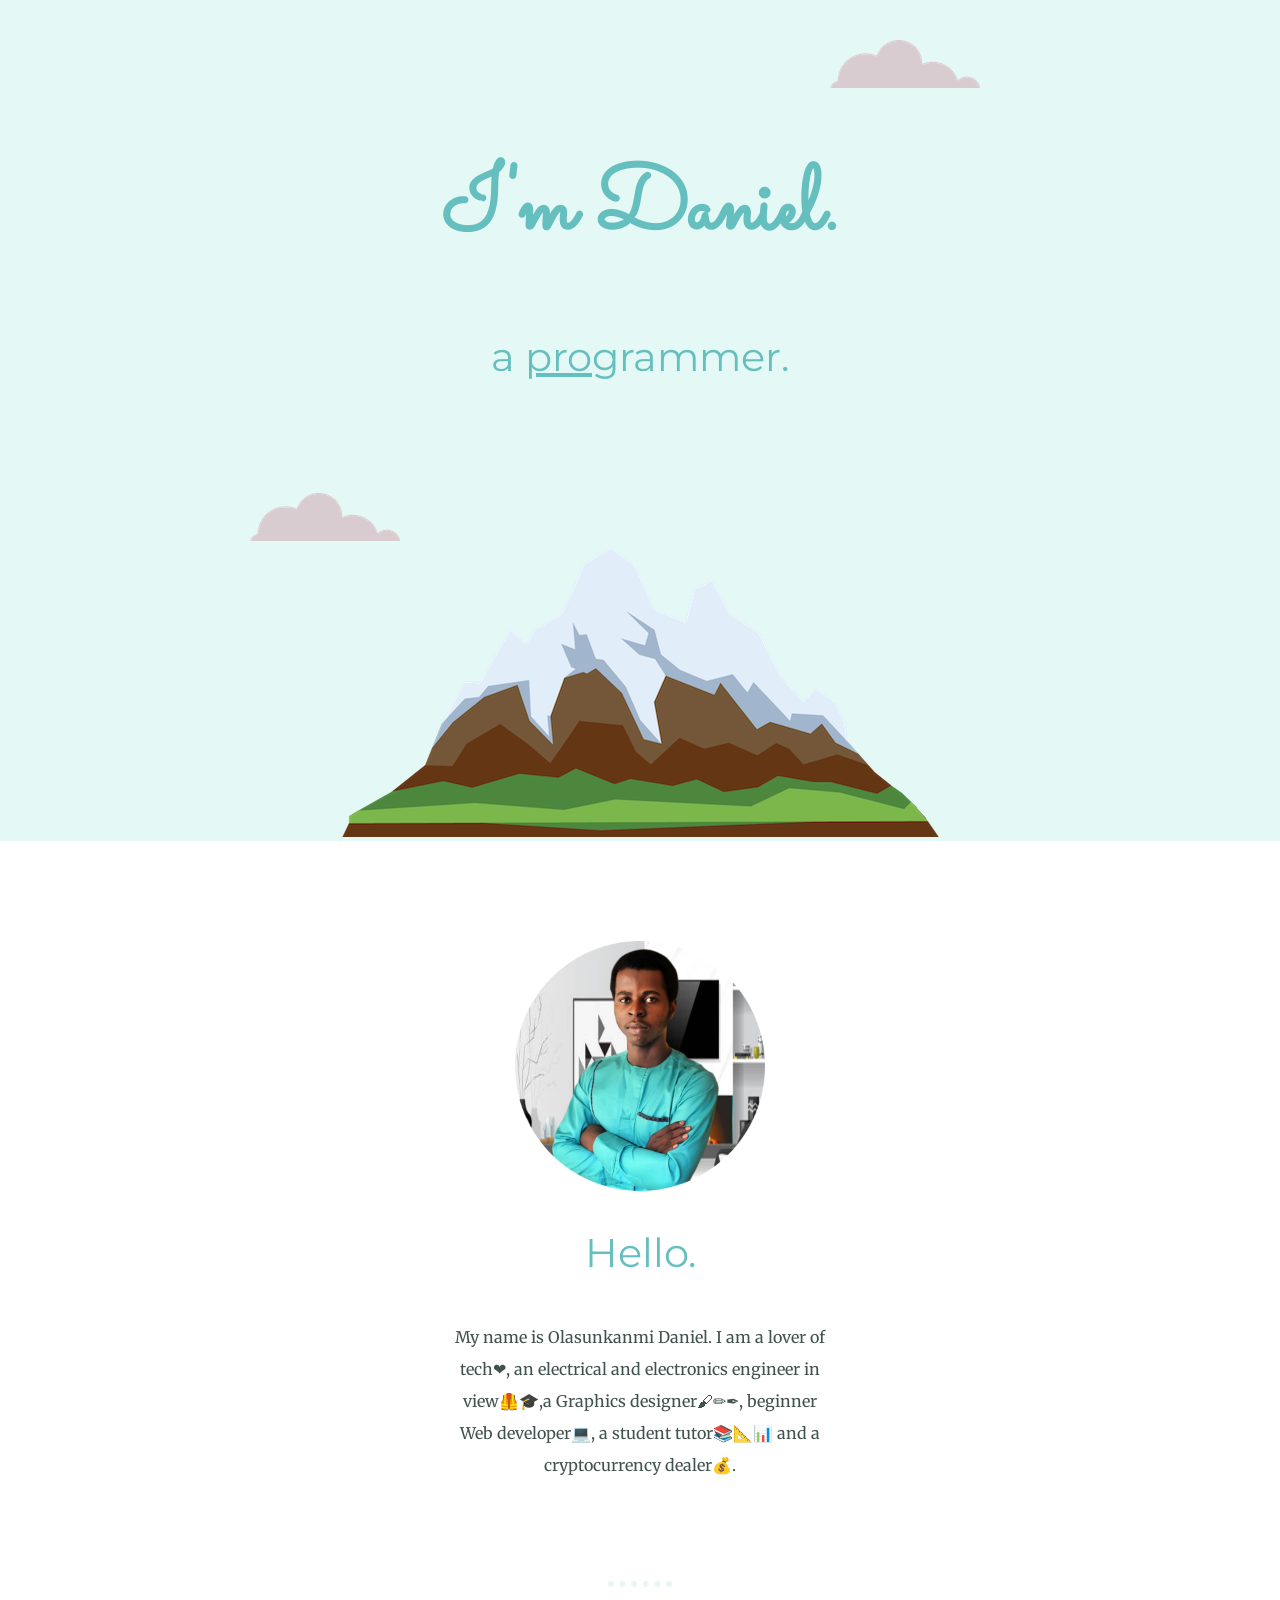
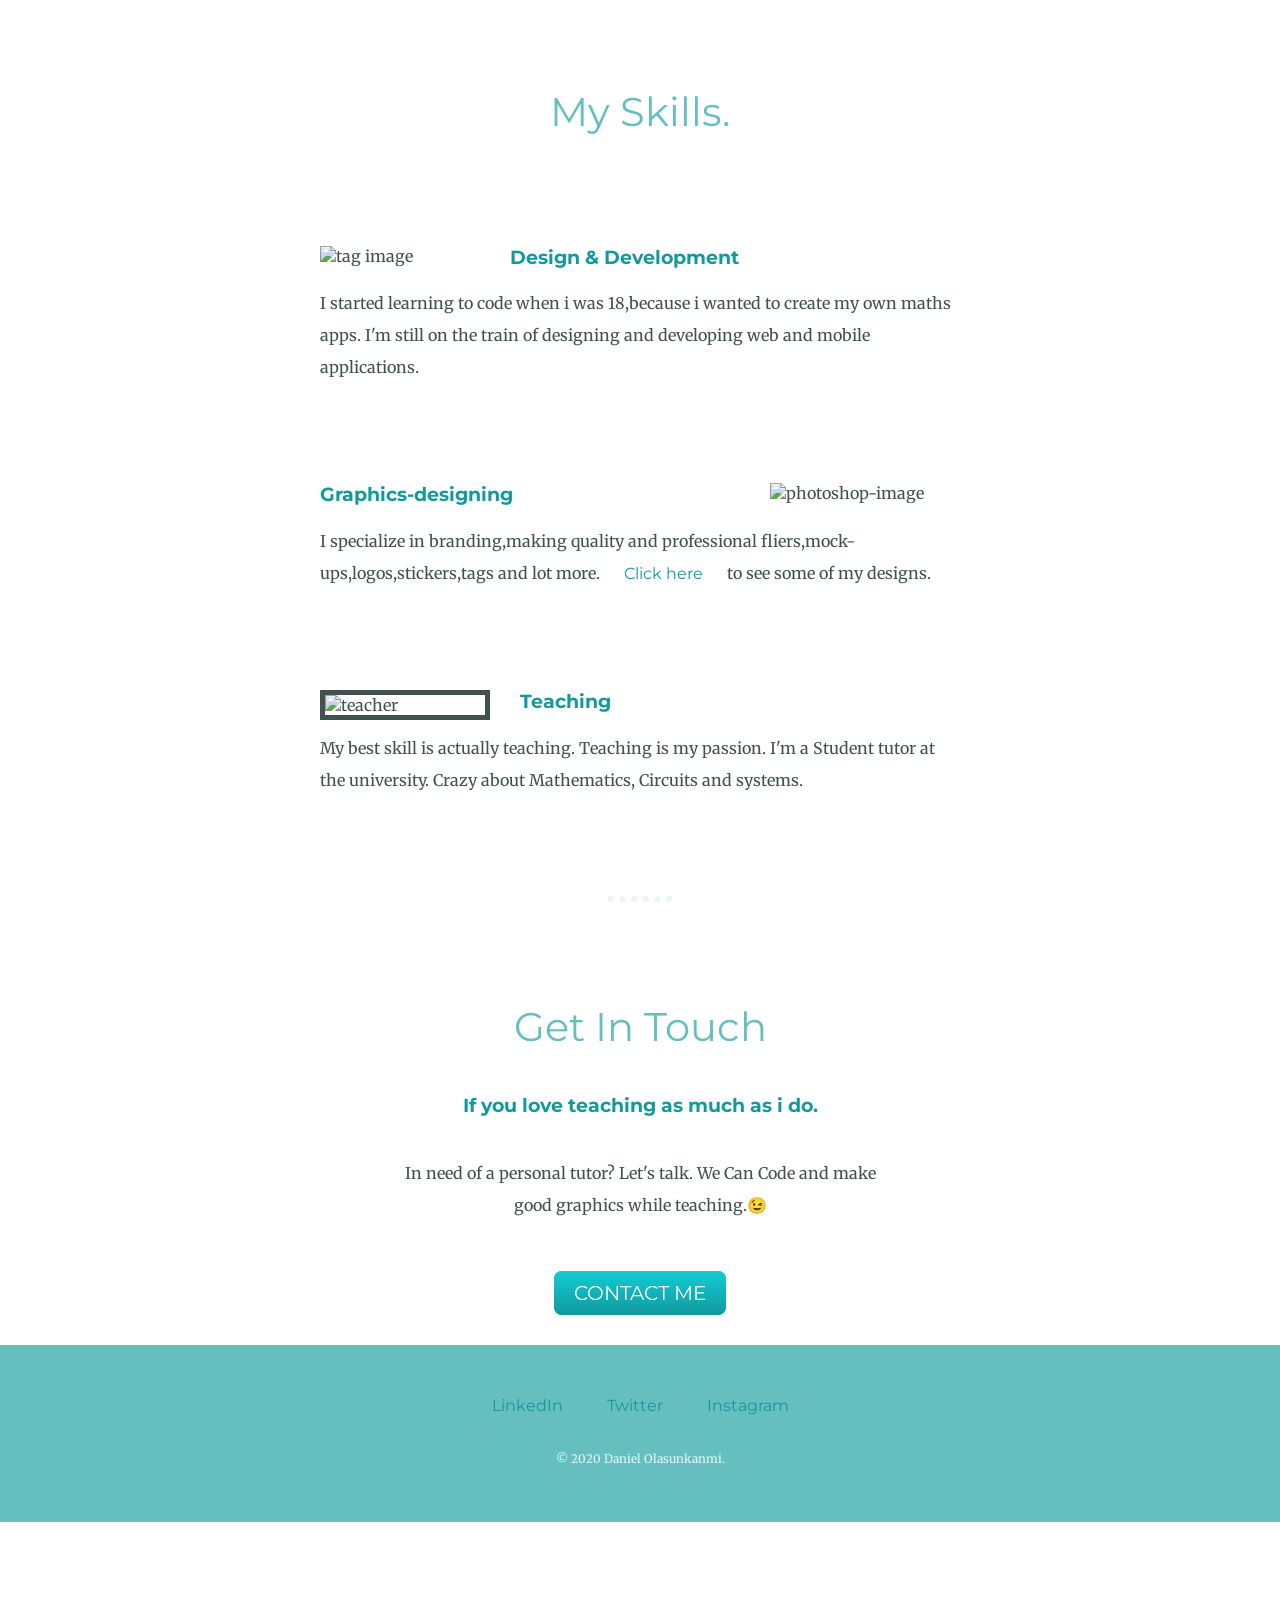
==== index.html @ 113d4d91 "Add files via upload" ====
<!DOCTYPE html>
<html>
<head>
	<title>Olasunkanmi Daniel</title>
	<link rel="stylesheet" type="text/css" href="css/styles.css">
	<link rel="icon"  href="favicon.ico">
	<link href="https://fonts.googleapis.com/css2?family=Merriweather:wght@700&family=Montserrat&family=Sacramento&display=swap" rel="stylesheet">
</head>
<body>
	<div class="top-container">
		<img class="topcloud"    src="images/cloud.png" alt="cloud-img">
		<h1>I'm Daniel.</h1>
		<h2><p>a <span class="pro">pro</span>grammer.</p></h2>
		<img class="bottomcloud"  src="images/cloud.png" alt="cloud-img">
		<img src="images/mountain.png" alt="mountain-img">
	</div>

<div class="middle-container">
  <div class="profile">
    <img src="images/dc1.png" alt="My picture" width="250px;">
    <h2>Hello.</h2>
    <p class="intro">My name is Olasunkanmi Daniel. I am a lover of tech❤, an electrical and electronics engineer in view🦺🎓,a Graphics designer🖌✏✒, beginner Web developer💻, a student tutor📚📐📊 and a cryptocurrency dealer💰.</p>
  </div>
  <hr>
 <div class="skills">
    <h2>My Skills.</h2>
    <div class="skill-row">
	      <img class="tag" src="https://image.flaticon.com/icons/svg/31/31089.svg" alt="tag image">
	      <h3>Design & Development</h3>
	      <p>I started learning to code when i was 18,because i wanted to create my own maths apps. I'm still on the train of designing and developing web and mobile applications.</p>
	</div>
    <div class="skill-row">
	      	<img class="photoshop" src="https://image.flaticon.com/icons/svg/142/142417.svg" alt="photoshop-image" >
	      	<h3>Graphics-designing</h3>
	     	 <p>I specialize in branding,making quality and professional fliers,mock-ups,logos,stickers,tags and lot more. <a href="https://drive.google.com/folderview?id=1qf-XlGDuhQP3Ttff73U5OTB2oFcGEzpd"> Click here</a> to see some of my designs.</p>
  	</div>
    <div class="skill-row">
	      <img class="teaching" src="https://www.flaticon.com/premium-icon/icons/svg/856/856838.svg" alt="teacher" >
	      <h3>Teaching</h3>
	      <p> My best skill is actually teaching. Teaching is my passion. I'm a Student tutor at the university.  Crazy about Mathematics, Circuits and systems.
			</p>
    </div>
 
  <hr>
  <div class="contact-me">
	    <h2>Get In Touch</h2>
	    <h3>If you love teaching as much as i do.</h3>
	    <p class="message">In need of a personal tutor? Let's talk. We Can Code and make good graphics while teaching.😉</p>
	    <a class="btn" href="mailto:olasunkanmitemiloluwa@yahoo.com">CONTACT ME</a>
  </div>
  <br>
  <br>


<div class="bottom-container">
	  <a class="footer-link" href="https://www.linkedin.com/in/daniel-olasunkanmi-44a46a194">LinkedIn</a>
	  <a class="footer-link" href="https://twitter.com/OlasunkanmiDc?s=08">Twitter</a>
	  <a class="footer-link" href="https://instagram.com/olasunkanmi_dani/">Instagram</a>
	  <p class="copy-right">© 2020 Daniel Olasunkanmi.</p>
</div>

</body>
</html>
---- css/styles.css ----
body{

	color: #40514E;
	margin: 0;
	text-align: center;
	font-family: 'Merriweather', serif;

}
h1{
	color: #66BFBF;
	font-size: 5.625rem;
	margin: 45px auto 0 auto;
	font-family: 'Sacramento', cursive;
}
h2{
	color: #66BFBF;
	font-family: 'Montserrat', sans-serif;
	font-size: 2.5rem;
	font-weight: normal;
	padding-bottom: 10px;
}
h3{
	color: #11999E;
	font-family: 'Montserrat', sans-serif;
}
p{
	line-height: 2;	
}

hr{

	border:dotted #EAF6F6 6px;
	border-bottom: none;
	width: 4%;
	margin: 100px auto;
}
a{

	color: #11999E;
	font-family: 'Montserrat', sans-serif;
	margin: 10px 20px;
	text-decoration: none;
}
a:hover{
	color: #EAF6F6;
}

.intro{

width: 30%;
margin: auto;

}
.top-container{

	background-color: #E4F9F5;
	position: relative;
	padding-top: 100px;
}
.middle-container{
	
margin: 100px 0;

	}

.bottom-container{

	background-color: #66BFBF;
	padding: 50px 0 20px;

		}

.skill-row{

	width: 50%;
	margin: 100px auto 100px auto;
	text-align: left;
	
}

.message{

	width: 40%;
	margin: 40px auto 60px;
}

.copy-right{

	color: #EAF6F6;
	font-size: 0.74rem;
	padding: 20px 0;
}

	

.pro{

	text-decoration: underline;
}
.bottomcloud{

	position: absolute;
	left: 250px;
	bottom: 300px;
}
.topcloud{
position: absolute;
right: 300px;
top: 40px;
}

.tag{

	width: 25%;
	float: left;
	padding-right: 30px;
}

.photoshop{

	width: 25%;
	float: right;
	padding-right: 30px;
}

.teaching{

	width: 25%;
	float: left;
	border: solid 5px;
	margin-right: 30px;

}


.btn {
  background: #11cdd4;
  background-image: -webkit-linear-gradient(top, #11cdd4, #11999e);
  background-image: -moz-linear-gradient(top, #11cdd4, #11999e);
  background-image: -ms-linear-gradient(top, #11cdd4, #11999e);
  background-image: -o-linear-gradient(top, #11cdd4, #11999e);
  background-image: linear-gradient(to bottom, #11cdd4, #11999e);
  -webkit-border-radius: 8;
  -moz-border-radius: 8;
  border-radius: 8px;
  font-family: 'Montserrat', sans-serif;
  color: #ffffff;
  font-size: 20px;
  padding: 10px 20px 10px 20px;
  text-decoration: none;
}

.btn:hover {
  background: #30e3cb;
  background-image: -webkit-linear-gradient(top, #30e3cb, #2bc4ad);
  background-image: -moz-linear-gradient(top, #30e3cb, #2bc4ad);
  background-image: -ms-linear-gradient(top, #30e3cb, #2bc4ad);
  background-image: -o-linear-gradient(top, #30e3cb, #2bc4ad);
  background-image: linear-gradient(to bottom, #30e3cb, #2bc4ad);
  text-decoration: none;
}
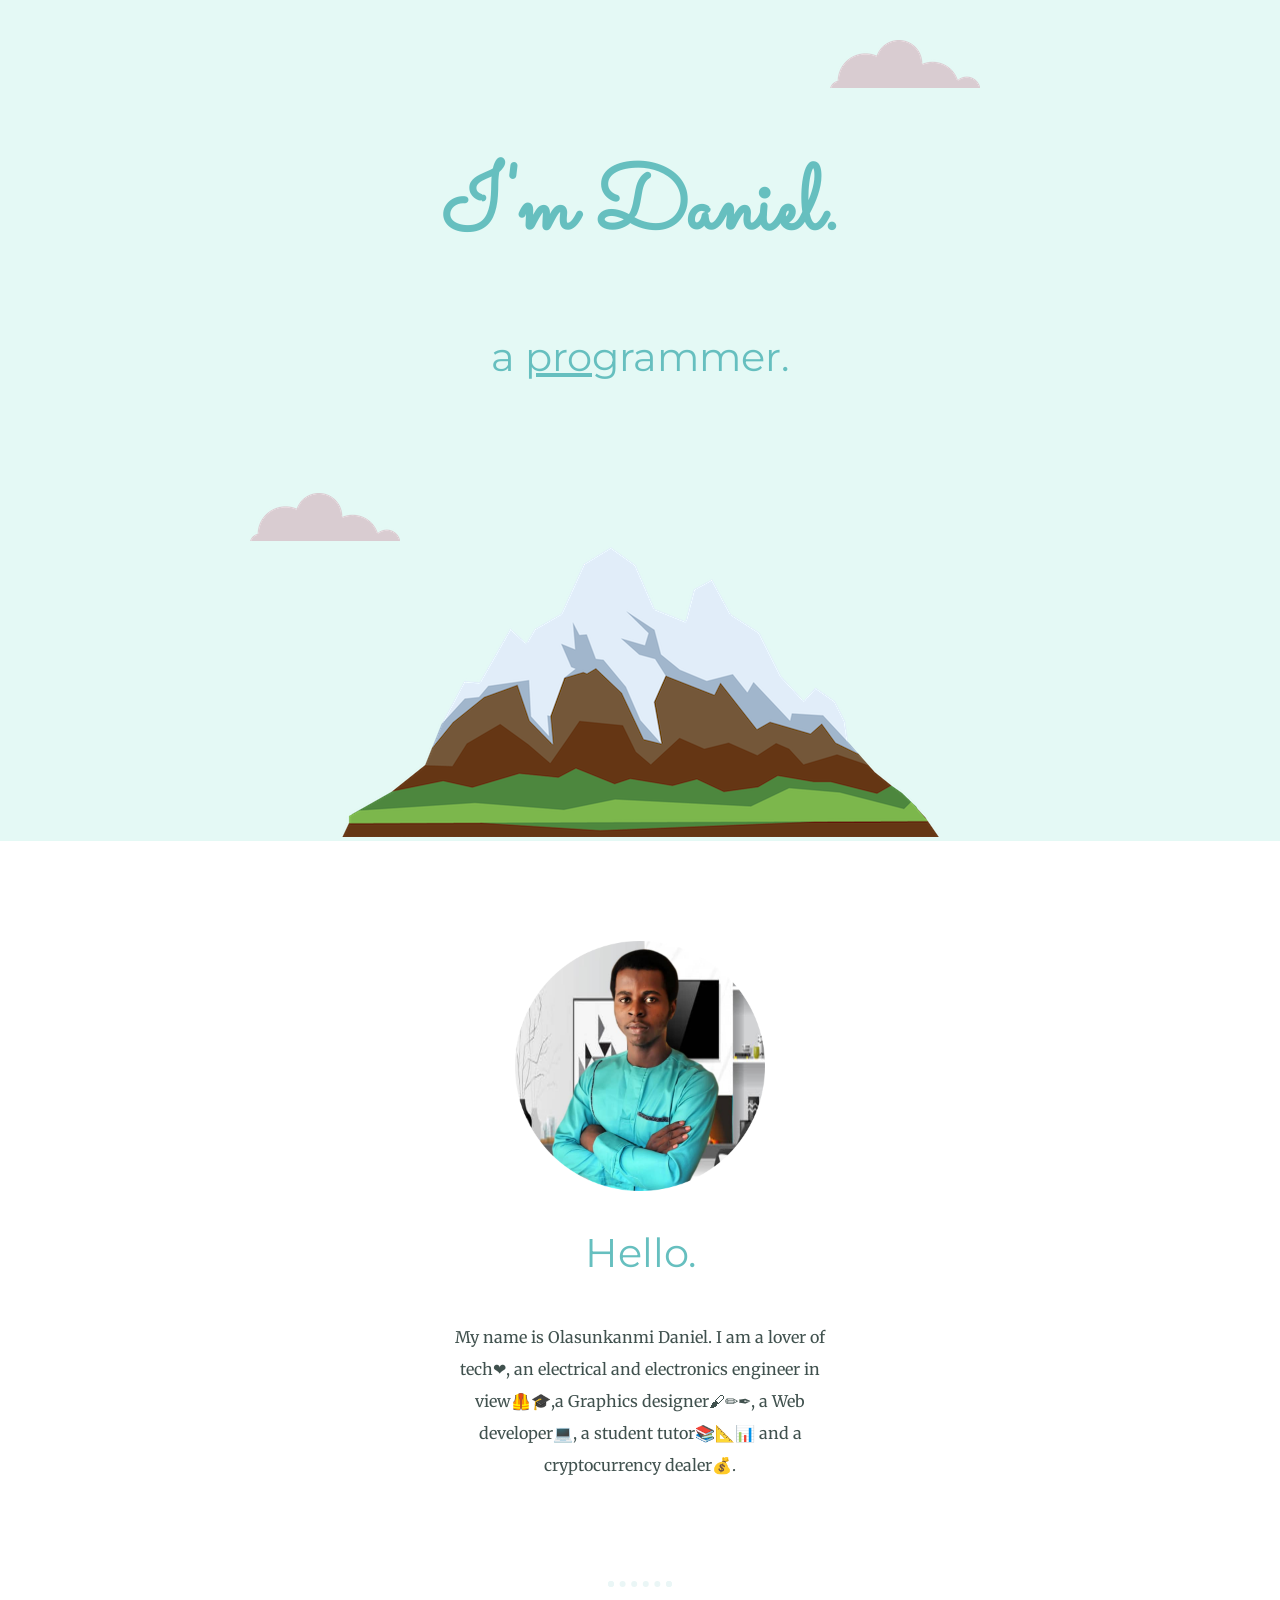
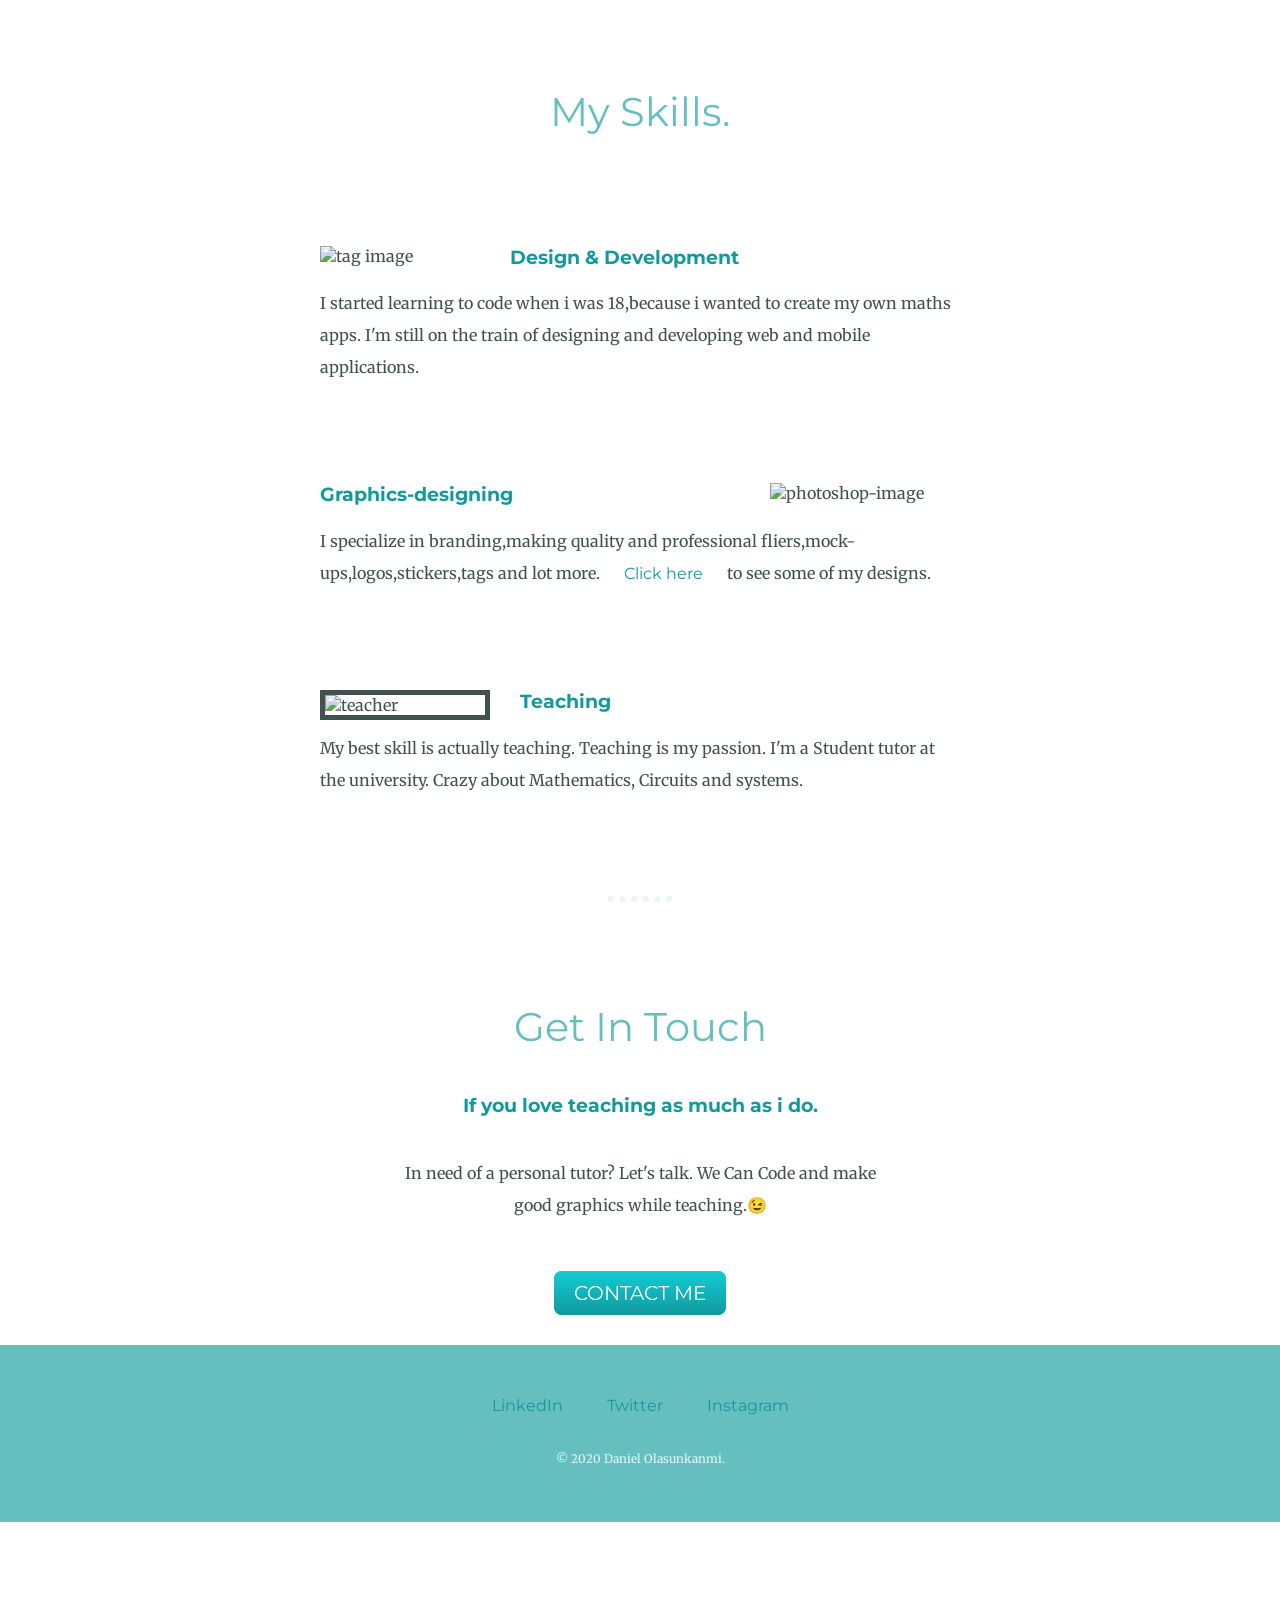
==== commit 47f8b4b3: "Update index.html" ====
--- a/index.html
+++ b/index.html
@@ -19,7 +19,7 @@
   <div class="profile">
     <img src="images/dc1.png" alt="My picture" width="250px;">
     <h2>Hello.</h2>
-    <p class="intro">My name is Olasunkanmi Daniel. I am a lover of tech❤, an electrical and electronics engineer in view🦺🎓,a Graphics designer🖌✏✒, beginner Web developer💻, a student tutor📚📐📊 and a cryptocurrency dealer💰.</p>
+    <p class="intro">My name is Olasunkanmi Daniel. I am a lover of tech❤, an electrical and electronics engineer in view🦺🎓,a Graphics designer🖌✏✒, a Web developer💻, a student tutor📚📐📊 and a cryptocurrency dealer💰.</p>
   </div>
   <hr>
  <div class="skills">
@@ -60,4 +60,4 @@
 </div>
 
 </body>
-</html>+</html>
